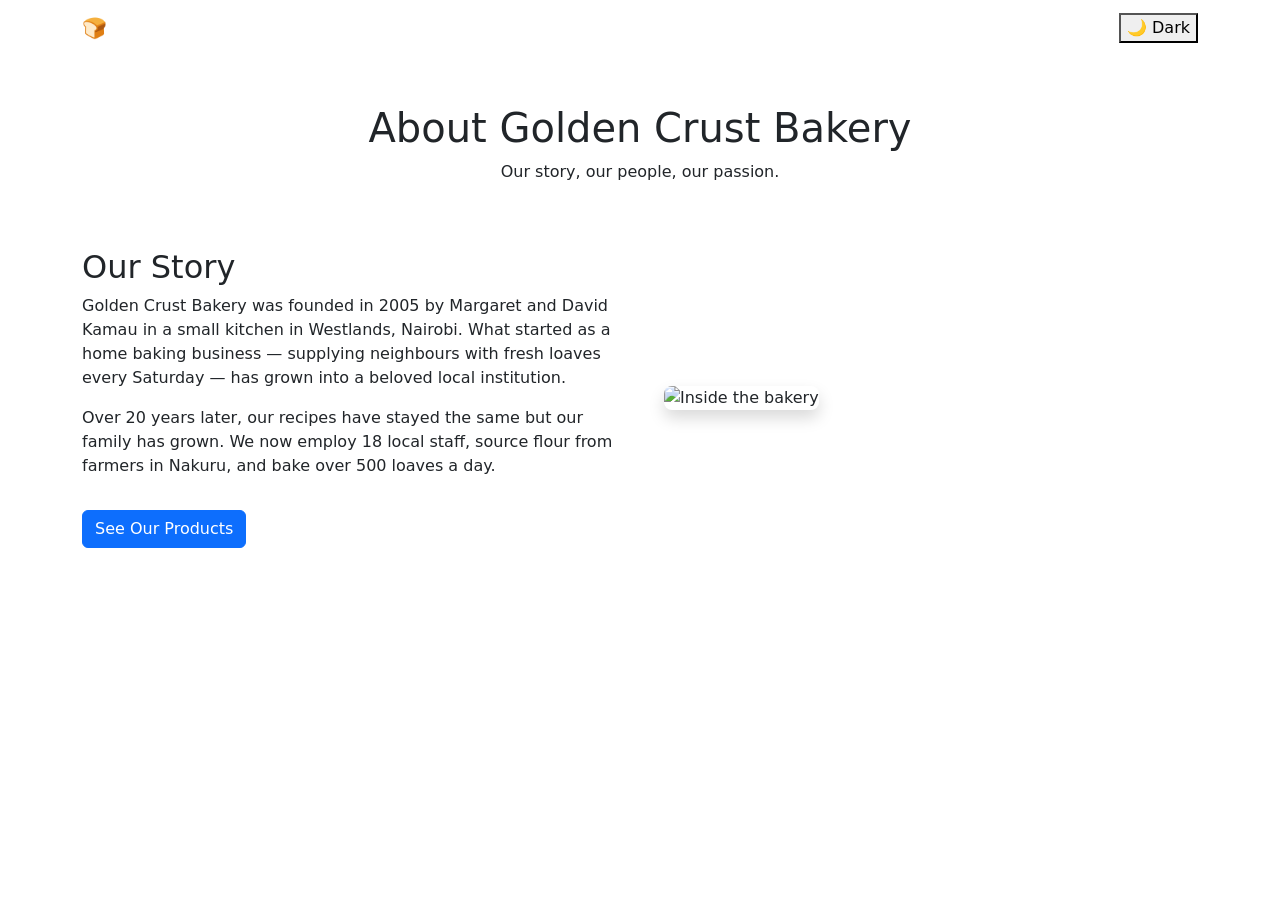
==== about.html @ 0c4e2c58 "Add about.html file for the About Us page" ====
<!DOCTYPE html>
<html lang="en">
<head>
  <meta charset="UTF-8" />
  <meta name="viewport" content="width=device-width, initial-scale=1.0" />
  <title>Golden Crust Bakery – About Us</title>
  <link href="https://cdn.jsdelivr.net/npm/bootstrap@5.3.0/dist/css/bootstrap.min.css" rel="stylesheet" />
  <link href="https://cdn.jsdelivr.net/npm/bootstrap-icons@1.10.5/font/bootstrap-icons.css" rel="stylesheet" />
  <link rel="stylesheet" href="css/style.css" />
</head>
<body>

  <!-- NAVBAR (same on every page) -->
  <nav class="navbar navbar-expand-lg navbar-dark sticky-top">
    <div class="container">
      <a class="navbar-brand" href="index.html">🍞 Golden Crust</a>
      <button class="navbar-toggler" type="button" data-bs-toggle="collapse" data-bs-target="#navbarNav">
        <span class="navbar-toggler-icon"></span>
      </button>
      <div class="collapse navbar-collapse" id="navbarNav">
        <ul class="navbar-nav ms-auto align-items-center">
          <li class="nav-item"><a class="nav-link" href="index.html">Home</a></li>
          <li class="nav-item"><a class="nav-link" href="about.html">About</a></li>
          <li class="nav-item"><a class="nav-link" href="products.html">Products</a></li>
          <li class="nav-item"><a class="nav-link" href="gallery.html">Gallery</a></li>
          <li class="nav-item"><a class="nav-link" href="blog.html">Blog</a></li>
          <li class="nav-item"><a class="nav-link" href="faq.html">FAQ</a></li>
          <li class="nav-item"><a class="nav-link" href="testimonials.html">Reviews</a></li>
          <li class="nav-item"><a class="nav-link" href="contact.html">Contact</a></li>
          <li class="nav-item ms-2"><button id="darkModeToggle">🌙 Dark</button></li>
        </ul>
      </div>
    </div>
  </nav>

  <!-- PAGE HEADER BANNER -->
  <div class="hero-section py-5">
    <div class="container text-center">
      <h1>About Golden Crust Bakery</h1>
      <p>Our story, our people, our passion.</p>
    </div>
  </div>

  <!-- OUR STORY SECTION -->
  <section class="section-padding">
    <div class="container">
      <div class="row align-items-center g-5">
        <div class="col-md-6">
          <h2 class="section-title">Our Story</h2>
          <p>Golden Crust Bakery was founded in 2005 by Margaret and David Kamau in a small kitchen in Westlands, Nairobi. What started as a home baking business — supplying neighbours with fresh loaves every Saturday — has grown into a beloved local institution.</p>
          <p class="mt-3">Over 20 years later, our recipes have stayed the same but our family has grown. We now employ 18 local staff, source flour from farmers in Nakuru, and bake over 500 loaves a day.</p>
          <a href="products.html" class="btn btn-primary mt-3">See Our Products</a>
        </div>
        <div class="col-md-6">
          <img src="https://placehold.co/600x400?text=Bakery+Interior" alt="Inside the bakery" class="img-fluid rounded-3 shadow" />
        </div>
      </div>
    </div>
  </section>
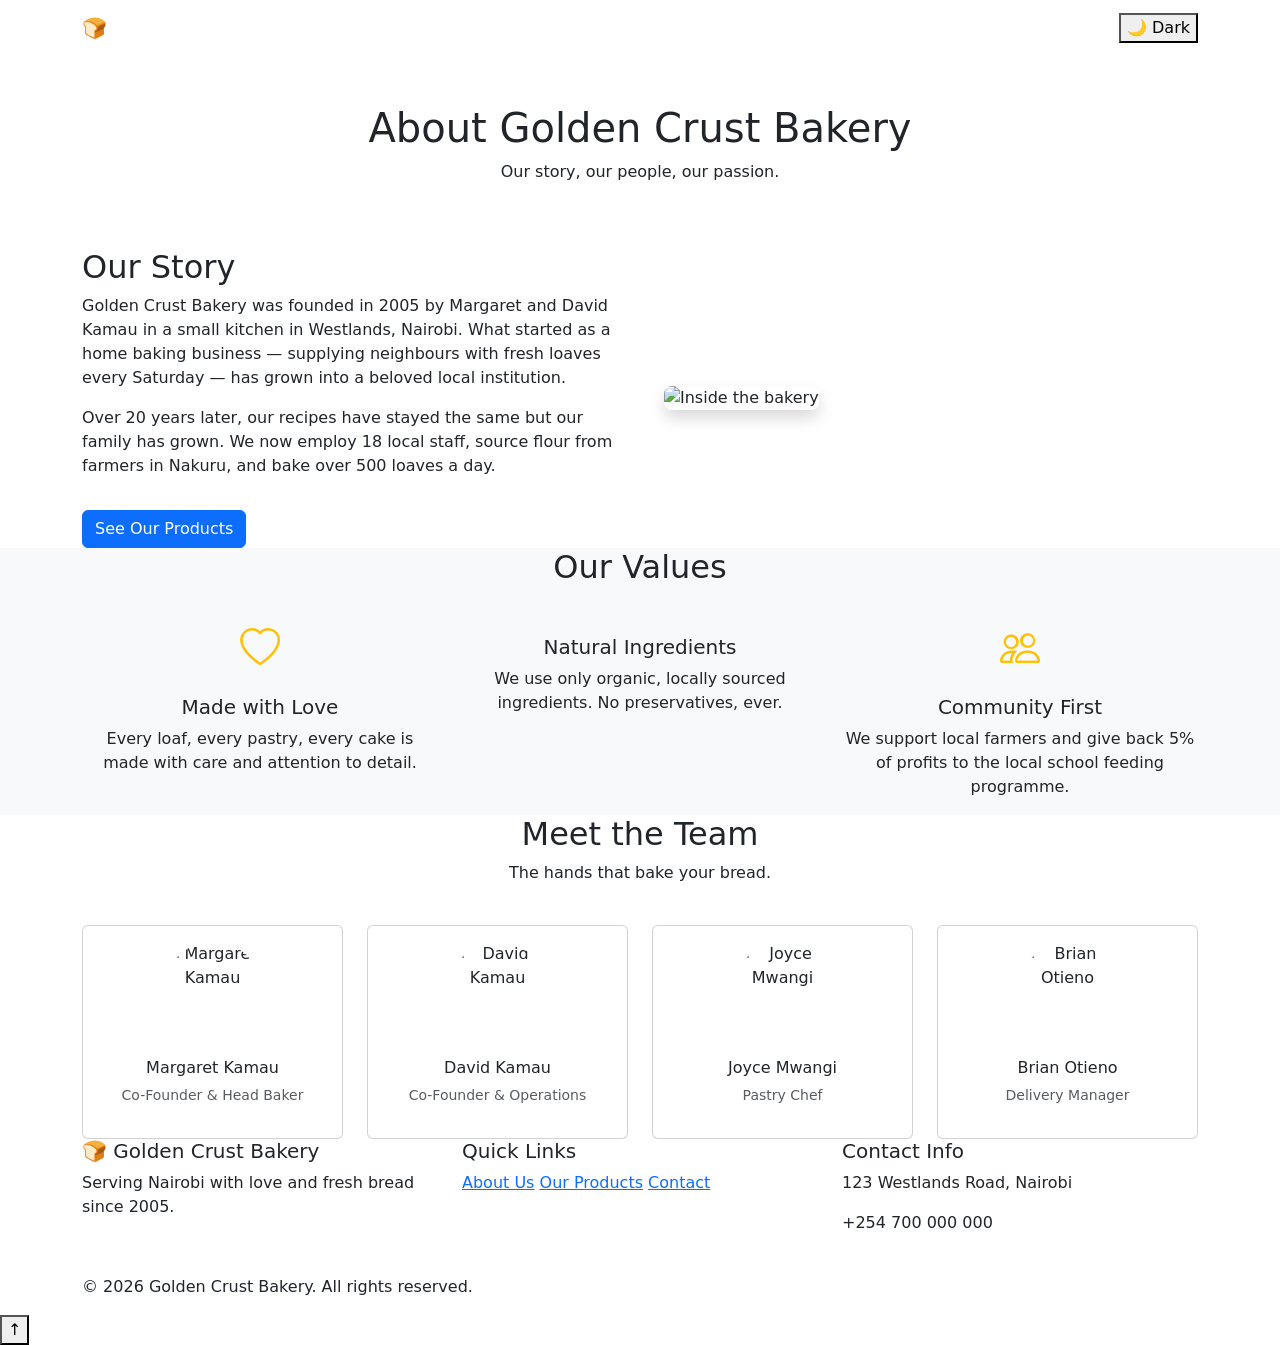
==== commit 5a333711: "Add Our Values and Team sections to about.html" ====
--- a/about.html
+++ b/about.html
@@ -56,4 +56,98 @@
         </div>
       </div>
     </div>
-  </section>+  </section>
+   <!-- OUR VALUES -->
+  <section class="section-padding bg-light">
+    <div class="container">
+      <h2 class="section-title text-center">Our Values</h2>
+      <div class="row g-4 mt-2">
+        <div class="col-md-4 text-center">
+          <i class="bi bi-heart fs-1 text-warning"></i>
+          <h5 class="mt-3">Made with Love</h5>
+          <p>Every loaf, every pastry, every cake is made with care and attention to detail.</p>
+        </div>
+        <div class="col-md-4 text-center">
+          <i class="bi bi-leaf fs-1 text-warning"></i>
+          <h5 class="mt-3">Natural Ingredients</h5>
+          <p>We use only organic, locally sourced ingredients. No preservatives, ever.</p>
+        </div>
+        <div class="col-md-4 text-center">
+          <i class="bi bi-people fs-1 text-warning"></i>
+          <h5 class="mt-3">Community First</h5>
+          <p>We support local farmers and give back 5% of profits to the local school feeding programme.</p>
+        </div>
+      </div>
+    </div>
+  </section>
+
+  <!-- TEAM SECTION -->
+  <section class="section-padding">
+    <div class="container">
+      <h2 class="section-title text-center">Meet the Team</h2>
+      <p class="section-subtitle text-center">The hands that bake your bread.</p>
+      <div class="row g-4 mt-2">
+        <div class="col-md-3">
+          <div class="card text-center p-3">
+            <img src="https://placehold.co/150x150?text=Margaret" alt="Margaret Kamau" class="rounded-circle mx-auto d-block mb-3" style="width:100px; height:100px; object-fit:cover;" />
+            <h6>Margaret Kamau</h6>
+            <p class="text-muted small">Co-Founder & Head Baker</p>
+          </div>
+        </div>
+        <div class="col-md-3">
+          <div class="card text-center p-3">
+            <img src="https://placehold.co/150x150?text=David" alt="David Kamau" class="rounded-circle mx-auto d-block mb-3" style="width:100px; height:100px; object-fit:cover;" />
+            <h6>David Kamau</h6>
+            <p class="text-muted small">Co-Founder & Operations</p>
+          </div>
+        </div>
+        <div class="col-md-3">
+          <div class="card text-center p-3">
+            <img src="https://placehold.co/150x150?text=Joyce" alt="Joyce Mwangi" class="rounded-circle mx-auto d-block mb-3" style="width:100px; height:100px; object-fit:cover;" />
+            <h6>Joyce Mwangi</h6>
+            <p class="text-muted small">Pastry Chef</p>
+          </div>
+        </div>
+        <div class="col-md-3">
+          <div class="card text-center p-3">
+            <img src="https://placehold.co/150x150?text=Brian" alt="Brian Otieno" class="rounded-circle mx-auto d-block mb-3" style="width:100px; height:100px; object-fit:cover;" />
+            <h6>Brian Otieno</h6>
+            <p class="text-muted small">Delivery Manager</p>
+          </div>
+        </div>
+      </div>
+    </div>
+  </section>
+
+  <!-- FOOTER (same on every page) -->
+  <footer>
+    <div class="container">
+      <div class="row">
+        <div class="col-md-4 mb-4">
+          <h5>🍞 Golden Crust Bakery</h5>
+          <p>Serving Nairobi with love and fresh bread since 2005.</p>
+        </div>
+        <div class="col-md-4 mb-4">
+          <h5>Quick Links</h5>
+          <a href="about.html">About Us</a>
+          <a href="products.html">Our Products</a>
+          <a href="contact.html">Contact</a>
+        </div>
+        <div class="col-md-4 mb-4">
+          <h5>Contact Info</h5>
+          <p>123 Westlands Road, Nairobi</p>
+          <p>+254 700 000 000</p>
+        </div>
+      </div>
+      <div class="footer-bottom">
+        <p>© 2026 Golden Crust Bakery. All rights reserved.</p>
+      </div>
+    </div>
+  </footer>
+
+  <button id="backToTop" title="Go to top">↑</button>
+
+  <script src="https://cdn.jsdelivr.net/npm/bootstrap@5.3.0/dist/js/bootstrap.bundle.min.js"></script>
+  <script src="js/main.js"></script>
+</body>
+</html>
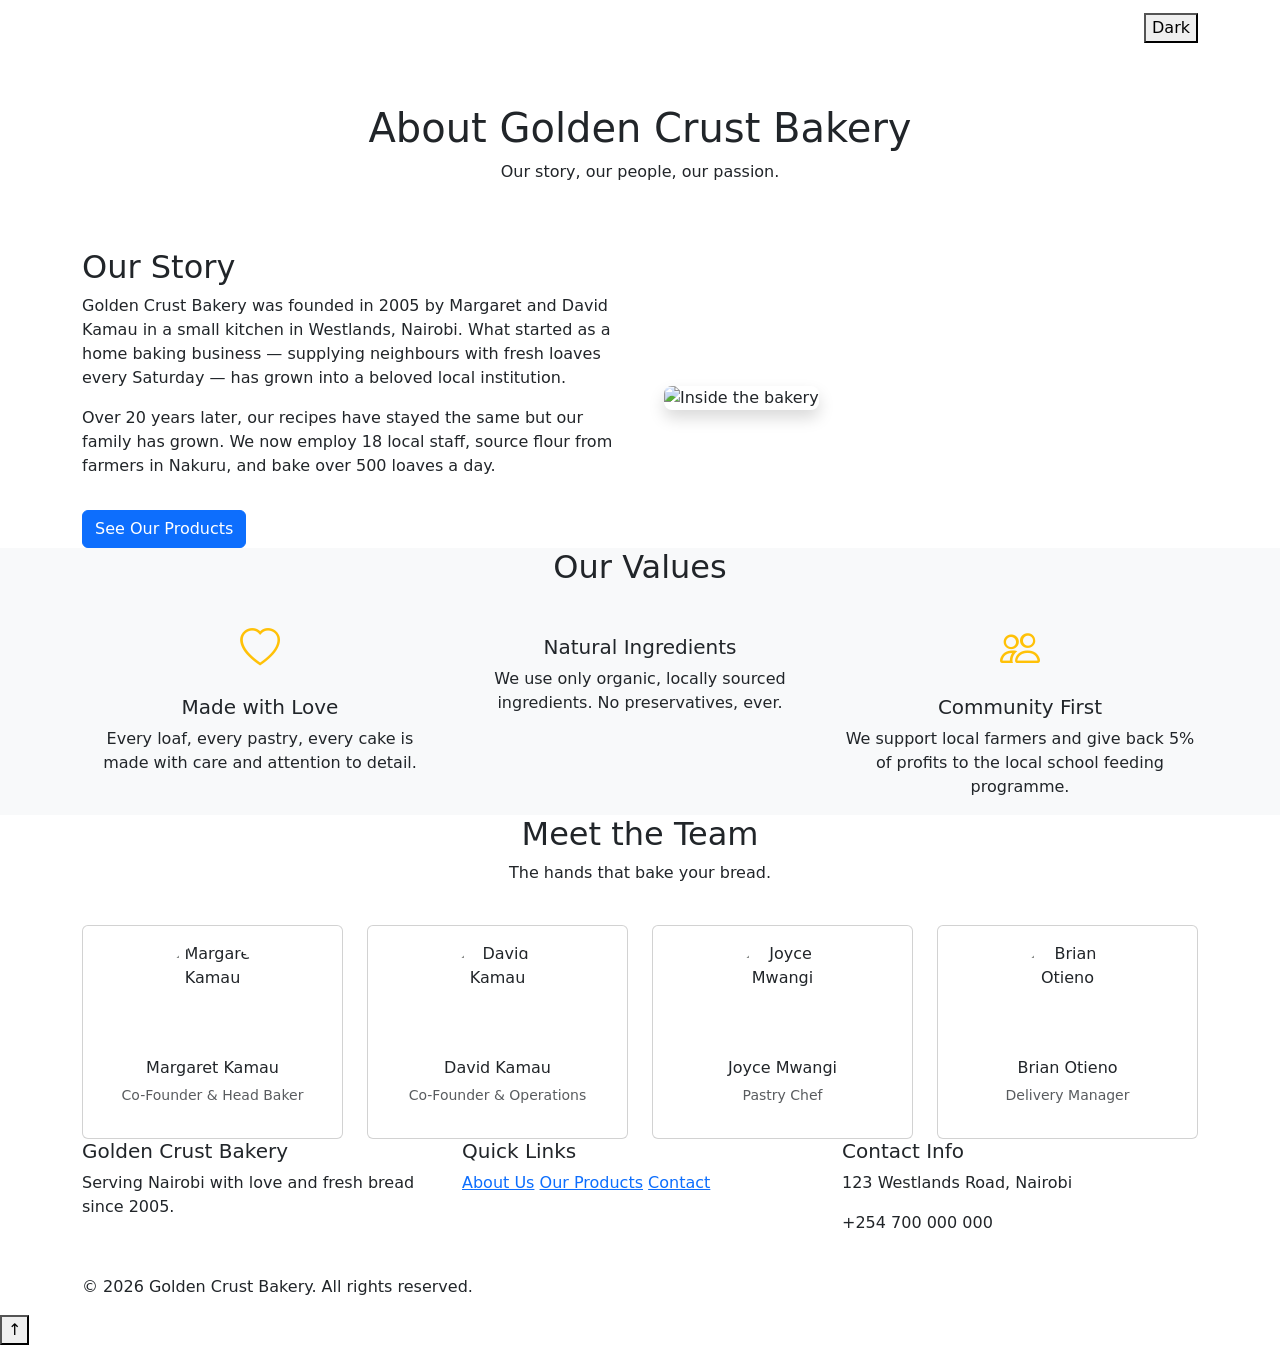
==== commit 8302c212: "Add contact form to contact.html with validation and success message" ====
--- a/about.html
+++ b/about.html
@@ -13,7 +13,7 @@
   <!-- NAVBAR (same on every page) -->
   <nav class="navbar navbar-expand-lg navbar-dark sticky-top">
     <div class="container">
-      <a class="navbar-brand" href="index.html">🍞 Golden Crust</a>
+      <a class="navbar-brand" href="index.html"> Golden Crust</a>
       <button class="navbar-toggler" type="button" data-bs-toggle="collapse" data-bs-target="#navbarNav">
         <span class="navbar-toggler-icon"></span>
       </button>
@@ -27,7 +27,7 @@
           <li class="nav-item"><a class="nav-link" href="faq.html">FAQ</a></li>
           <li class="nav-item"><a class="nav-link" href="testimonials.html">Reviews</a></li>
           <li class="nav-item"><a class="nav-link" href="contact.html">Contact</a></li>
-          <li class="nav-item ms-2"><button id="darkModeToggle">🌙 Dark</button></li>
+          <li class="nav-item ms-2"><button id="darkModeToggle"> Dark</button></li>
         </ul>
       </div>
     </div>
@@ -124,7 +124,7 @@
     <div class="container">
       <div class="row">
         <div class="col-md-4 mb-4">
-          <h5>🍞 Golden Crust Bakery</h5>
+          <h5>Golden Crust Bakery</h5>
           <p>Serving Nairobi with love and fresh bread since 2005.</p>
         </div>
         <div class="col-md-4 mb-4">
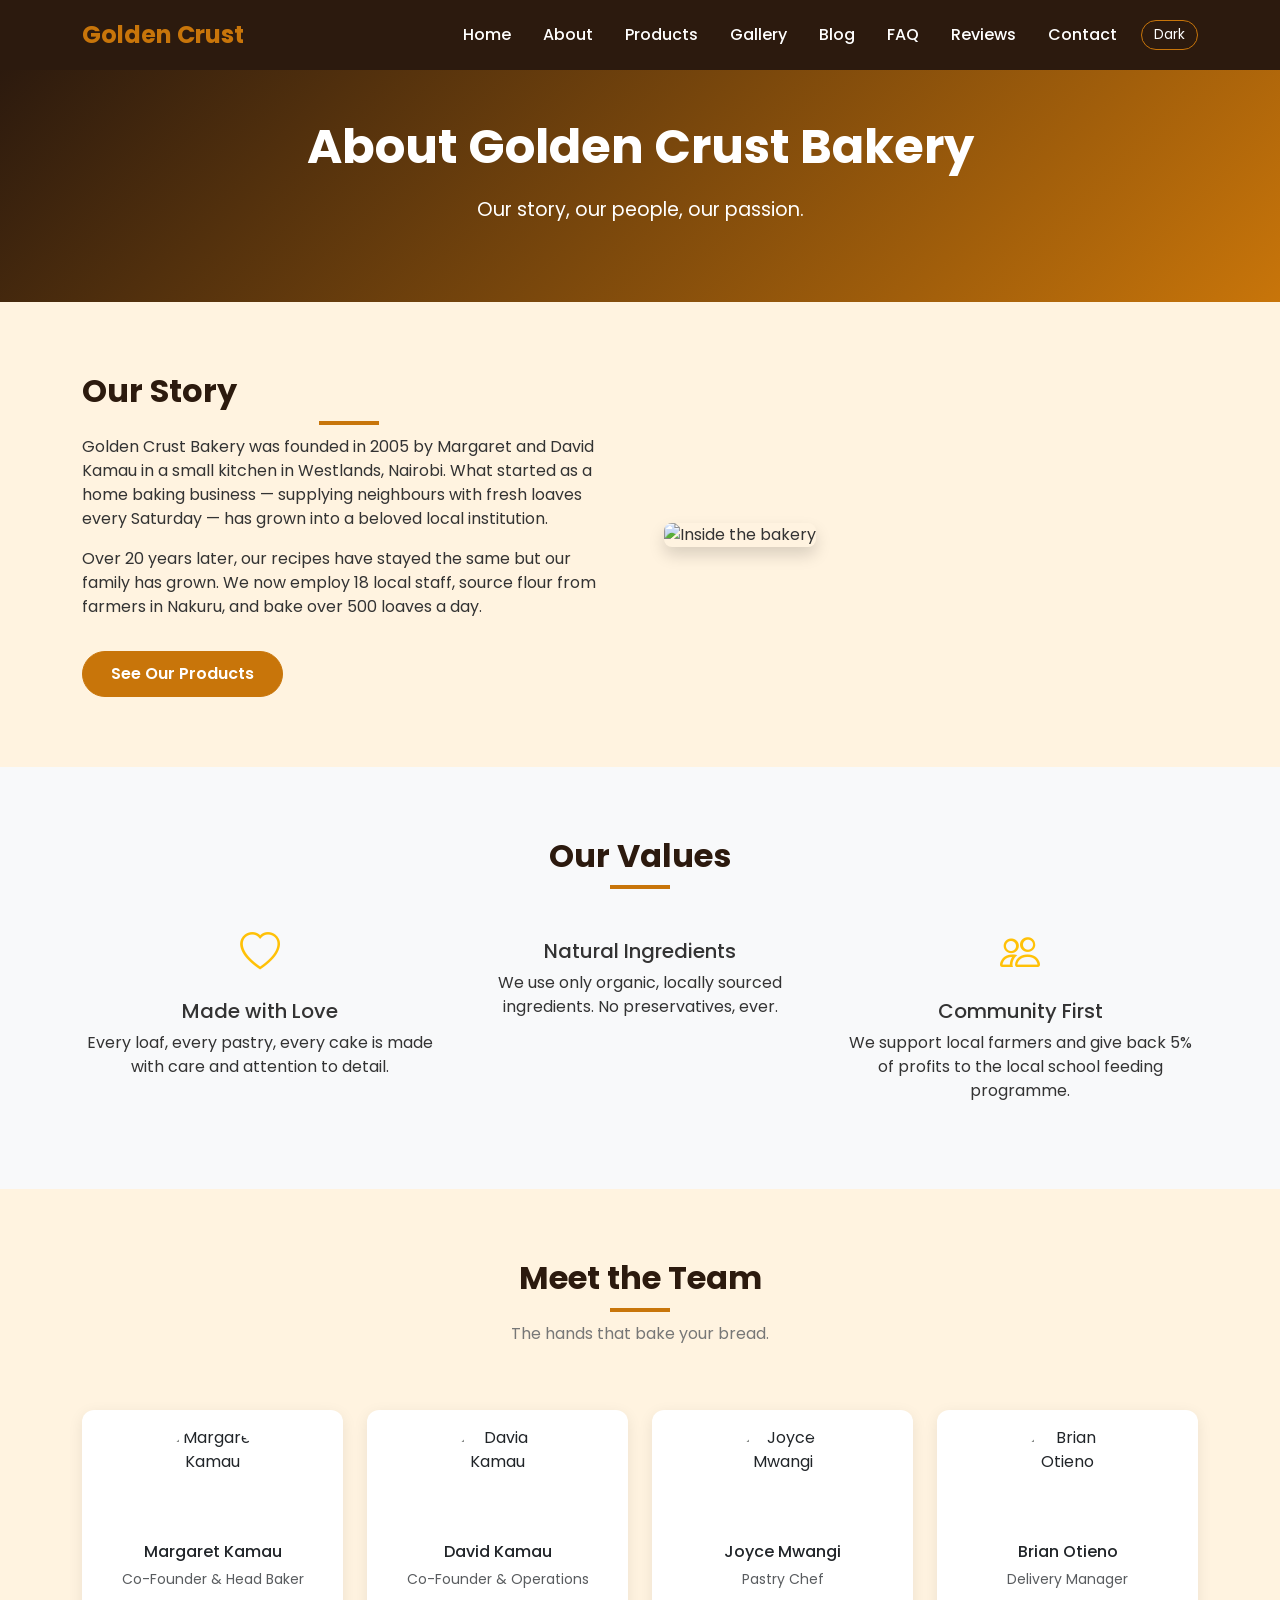
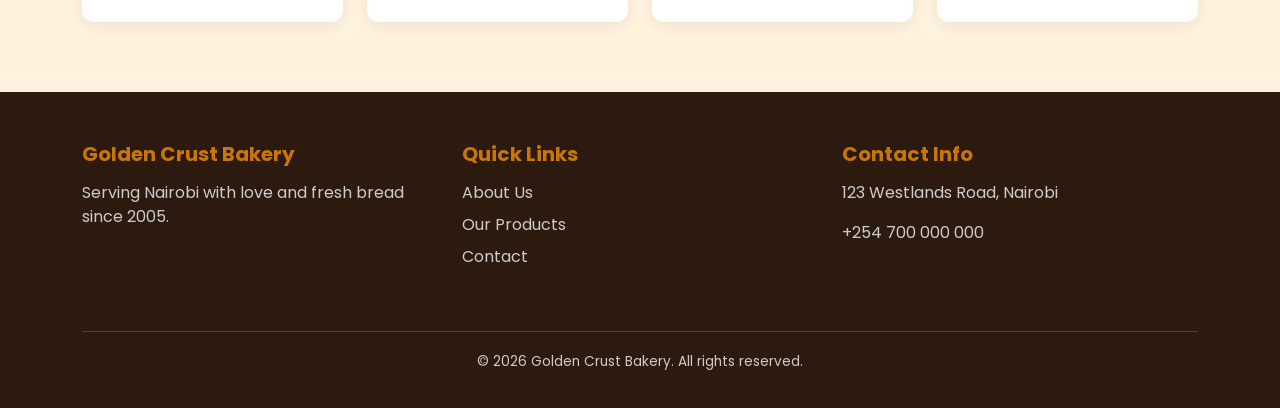
==== commit 101a3bb7: "add products page" ====
--- a/about.html
+++ b/about.html
@@ -140,7 +140,7 @@
         </div>
       </div>
       <div class="footer-bottom">
-        <p>© 2026 Golden Crust Bakery. All rights reserved.</p>
+        <p>&#169 2026 Golden Crust Bakery. All rights reserved.</p>
       </div>
     </div>
   </footer>
--- a/css/style.css
+++ b/css/style.css
@@ -0,0 +1,257 @@
+
+@import url('https://fonts.googleapis.com/css2?family=Poppins:wght@300;400;600;700&display=swap');
+
+:root {
+  --primary-color: #c8750a;   
+  --secondary-color: #fff3e0;  
+  --dark-color: #2c1a0e;      
+  --text-color: #333333;
+  --light-gray: #f5f5f5;
+  --white: #ffffff;
+  --footer-bg: #2c1a0e;
+}
+
+/* Dark mode variables */
+body.dark-mode {
+  --secondary-color: #1a1a2e;
+  --text-color: #e0e0e0;
+  --white: #16213e;
+  --light-gray: #0f3460;
+}
+
+* {
+  margin: 0;
+  padding: 0;
+  box-sizing: border-box;
+}
+
+body {
+  font-family: 'Poppins', sans-serif;
+  color: var(--text-color);
+  background-color: var(--secondary-color);
+  transition: background-color 0.3s, color 0.3s; 
+}
+
+
+.navbar {
+  background-color: var(--dark-color) !important;
+  padding: 12px 0;
+}
+
+.navbar-brand {
+  font-size: 1.5rem;
+  font-weight: 700;
+  color: var(--primary-color) !important;
+}
+
+.nav-link {
+  color: var(--white) !important;
+  font-weight: 500;
+  margin: 0 8px;
+  transition: color 0.3s;
+}
+
+.nav-link:hover,
+.nav-link.active {
+  color: var(--primary-color) !important;
+}
+
+
+#darkModeToggle {
+  background: none;
+  border: 1px solid var(--primary-color);
+  color: var(--white);
+  border-radius: 20px;
+  padding: 4px 12px;
+  cursor: pointer;
+  font-size: 0.85rem;
+  transition: all 0.3s;
+}
+
+#darkModeToggle:hover {
+  background-color: var(--primary-color);
+}
+.hero-section {
+  background: linear-gradient(135deg, var(--dark-color), var(--primary-color));
+  color: var(--white);
+  padding: 100px 0;
+  text-align: center;
+}
+
+.hero-section h1 {
+  font-size: 3rem;
+  font-weight: 700;
+  margin-bottom: 20px;
+}
+
+.hero-section p {
+  font-size: 1.2rem;
+  margin-bottom: 30px;
+}
+.section-padding {
+  padding: 70px 0;
+}
+
+.section-title {
+  font-size: 2rem;
+  font-weight: 700;
+  color: var(--dark-color);
+  margin-bottom: 10px;
+}
+
+.section-subtitle {
+  color: #777;
+  margin-bottom: 40px;
+}
+
+.section-title::after {
+  content: '';
+  display: block;
+  width: 60px;
+  height: 4px;
+  background-color: var(--primary-color);
+  margin: 10px auto 0;
+}
+
+.card {
+  border: none;
+  border-radius: 12px;
+  box-shadow: 0 4px 15px rgba(0,0,0,0.08);
+  transition: transform 0.3s, box-shadow 0.3s;
+  background-color: var(--white);
+  height: 100%; /* Makes all cards in a row equal height */
+}
+
+.card:hover {
+  transform: translateY(-6px);
+  box-shadow: 0 8px 25px rgba(0,0,0,0.15);
+}
+
+.card-img-top {
+  border-radius: 12px 12px 0 0;
+  height: 200px;
+  object-fit: cover; /* Makes images fill the space neatly */
+}
+
+
+.btn-primary {
+  background-color: var(--primary-color);
+  border-color: var(--primary-color);
+  border-radius: 25px;
+  padding: 10px 28px;
+  font-weight: 600;
+  transition: all 0.3s;
+}
+
+.btn-primary:hover {
+  background-color: var(--dark-color);
+  border-color: var(--dark-color);
+  transform: scale(1.05);
+}
+
+.btn-outline-primary {
+  border-color: var(--primary-color);
+  color: var(--primary-color);
+  border-radius: 25px;
+  padding: 10px 28px;
+  font-weight: 600;
+}
+
+.btn-outline-primary:hover {
+  background-color: var(--primary-color);
+  color: var(--white);
+}
+footer {
+  background-color: var(--footer-bg);
+  color: #ccc;
+  padding: 50px 0 20px;
+}
+
+footer h5 {
+  color: var(--primary-color);
+  font-weight: 700;
+  margin-bottom: 15px;
+}
+
+footer a {
+  color: #ccc;
+  text-decoration: none;
+  display: block;
+  margin-bottom: 8px;
+  transition: color 0.3s;
+}
+
+footer a:hover {
+  color: var(--primary-color);
+}
+
+.footer-bottom {
+  border-top: 1px solid #444;
+  padding-top: 20px;
+  margin-top: 30px;
+  text-align: center;
+  font-size: 0.85rem;
+}
+
+
+
+.form-control {
+  border-radius: 8px;
+  border: 1px solid #ddd;
+  padding: 12px 15px;
+  transition: border-color 0.3s;
+}
+
+.form-control:focus {
+  border-color: var(--primary-color);
+  box-shadow: 0 0 0 3px rgba(200, 117, 10, 0.15);
+}
+
+
+.error-message {
+  color: #dc3545;
+  font-size: 0.82rem;
+  margin-top: 4px;
+  display: none; /* Hidden until needed */
+}
+
+.error-message.show {
+  display: block;
+}
+
+
+#backToTop {
+  position: fixed;
+  bottom: 25px;
+  right: 25px;
+  background-color: var(--primary-color);
+  color: white;
+  border: none;
+  border-radius: 50%;
+  width: 44px;
+  height: 44px;
+  font-size: 1.2rem;
+  cursor: pointer;
+  display: none; /* Hidden until user scrolls */
+  z-index: 999;
+  transition: opacity 0.3s;
+}
+
+
+@media (max-width: 768px) {
+  .hero-section h1 {
+    font-size: 2rem;
+  }
+
+  .hero-section p {
+    font-size: 1rem;
+  }
+
+  .section-padding {
+    padding: 45px 0;
+  }
+
+  .section-title {
+    font-size: 1.6rem;
+  }
+}
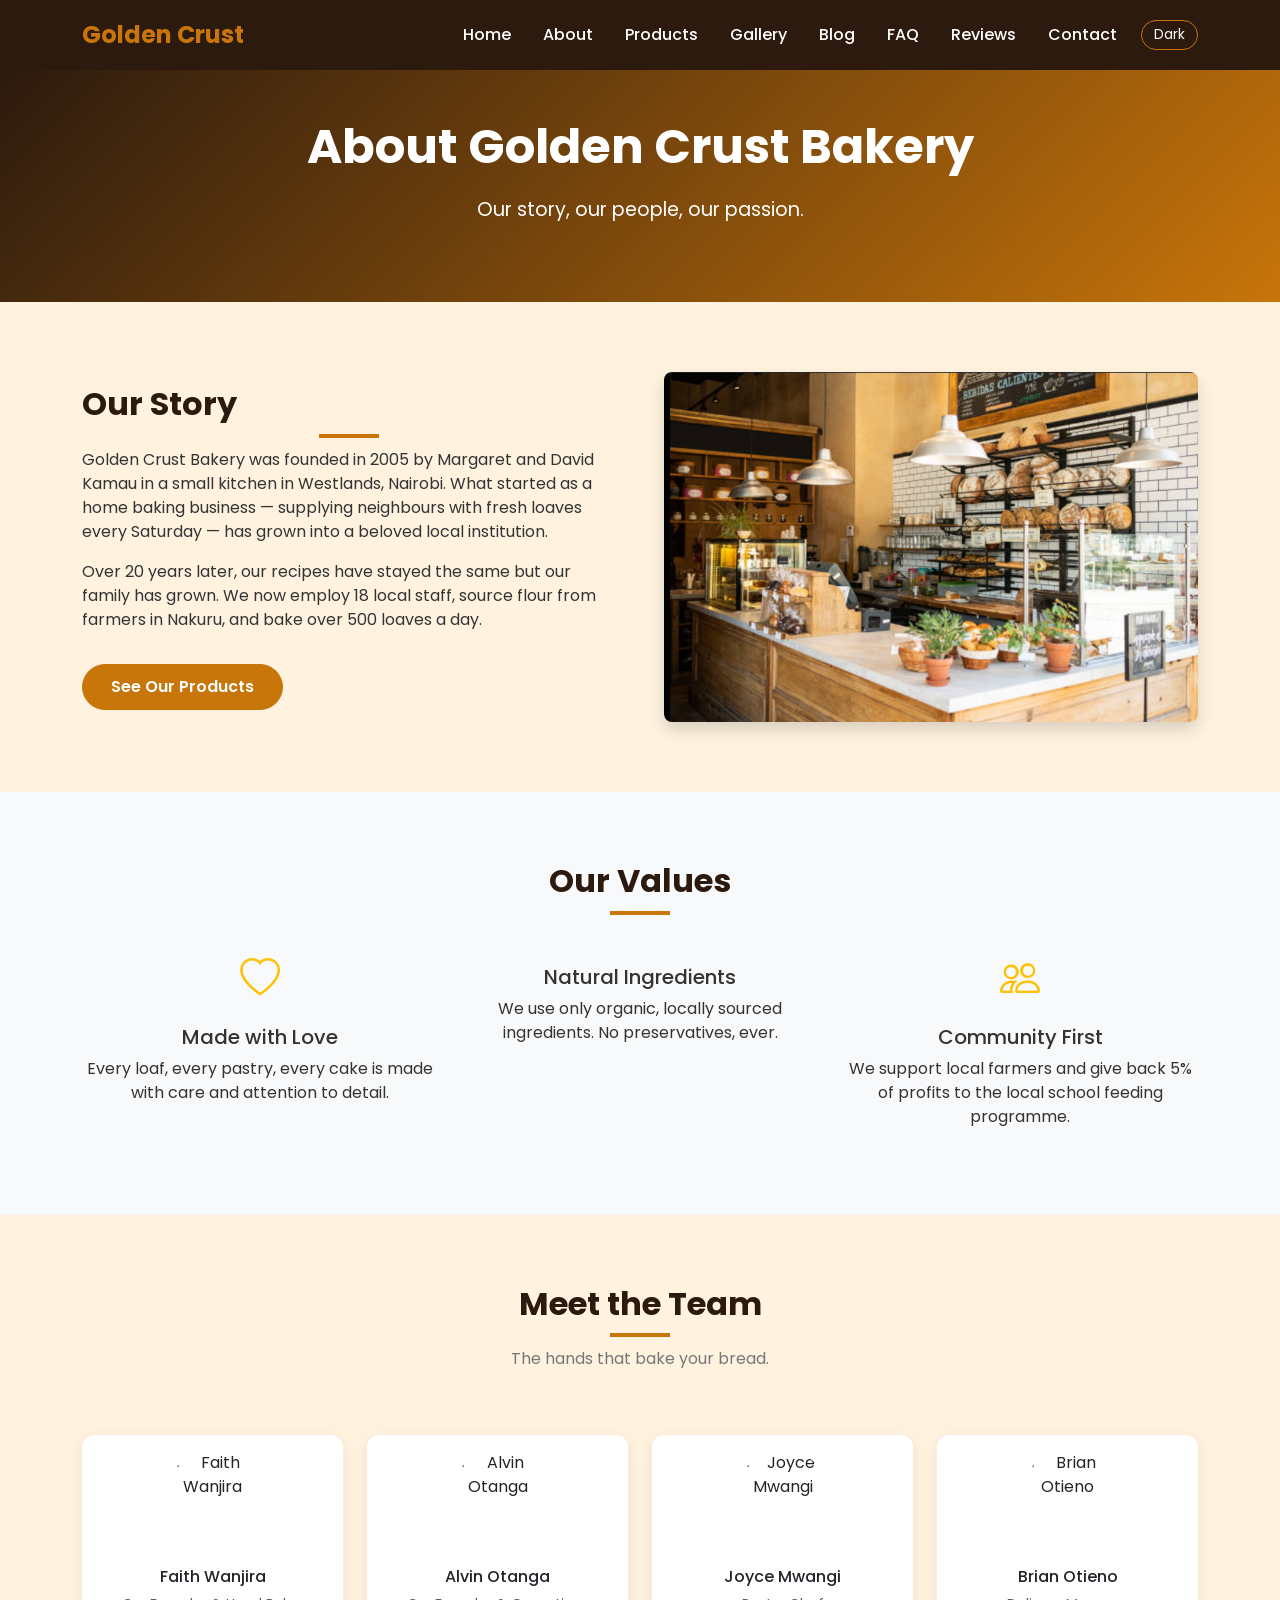
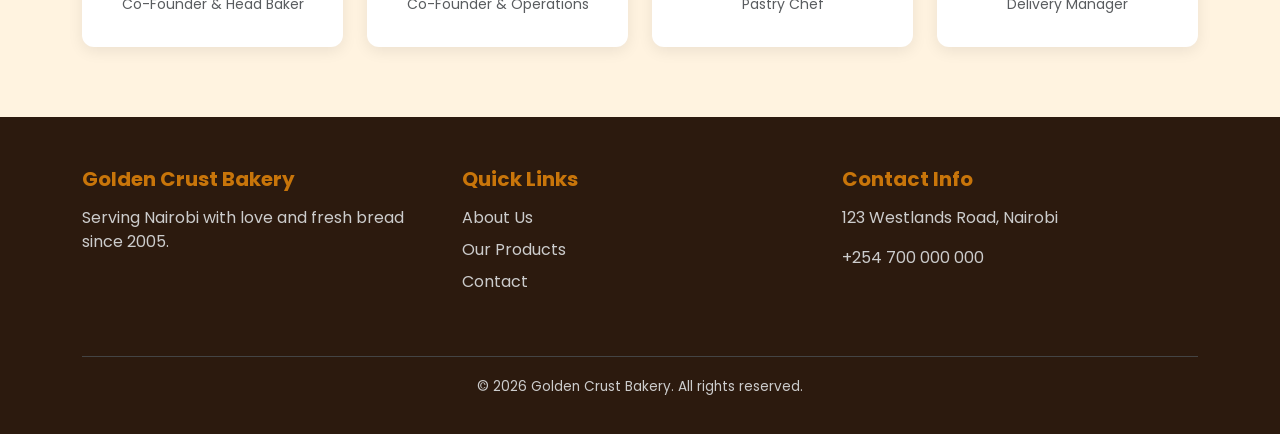
==== commit 9aa8bf69: "Refactor code structure for improved readability and maintainability" ====
--- a/about.html
+++ b/about.html
@@ -52,7 +52,7 @@
           <a href="products.html" class="btn btn-primary mt-3">See Our Products</a>
         </div>
         <div class="col-md-6">
-          <img src="https://placehold.co/600x400?text=Bakery+Interior" alt="Inside the bakery" class="img-fluid rounded-3 shadow" />
+          <img src="images/Bakery-Interior.png" alt="Inside the bakery" class="img-fluid rounded-3 shadow" />
         </div>
       </div>
     </div>
@@ -89,15 +89,15 @@
       <div class="row g-4 mt-2">
         <div class="col-md-3">
           <div class="card text-center p-3">
-            <img src="https://placehold.co/150x150?text=Margaret" alt="Margaret Kamau" class="rounded-circle mx-auto d-block mb-3" style="width:100px; height:100px; object-fit:cover;" />
-            <h6>Margaret Kamau</h6>
+            <img src="https://placehold.co/150x150?text=Margaret" alt="Faith Wanjira" class="rounded-circle mx-auto d-block mb-3" style="width:100px; height:100px; object-fit:cover;" />
+            <h6>Faith Wanjira</h6>
             <p class="text-muted small">Co-Founder & Head Baker</p>
           </div>
         </div>
         <div class="col-md-3">
           <div class="card text-center p-3">
-            <img src="https://placehold.co/150x150?text=David" alt="David Kamau" class="rounded-circle mx-auto d-block mb-3" style="width:100px; height:100px; object-fit:cover;" />
-            <h6>David Kamau</h6>
+            <img src="https://placehold.co/150x150?text=David" alt="Alvin Otanga" class="rounded-circle mx-auto d-block mb-3" style="width:100px; height:100px; object-fit:cover;" />
+            <h6>Alvin Otanga</h6>
             <p class="text-muted small">Co-Founder & Operations</p>
           </div>
         </div>
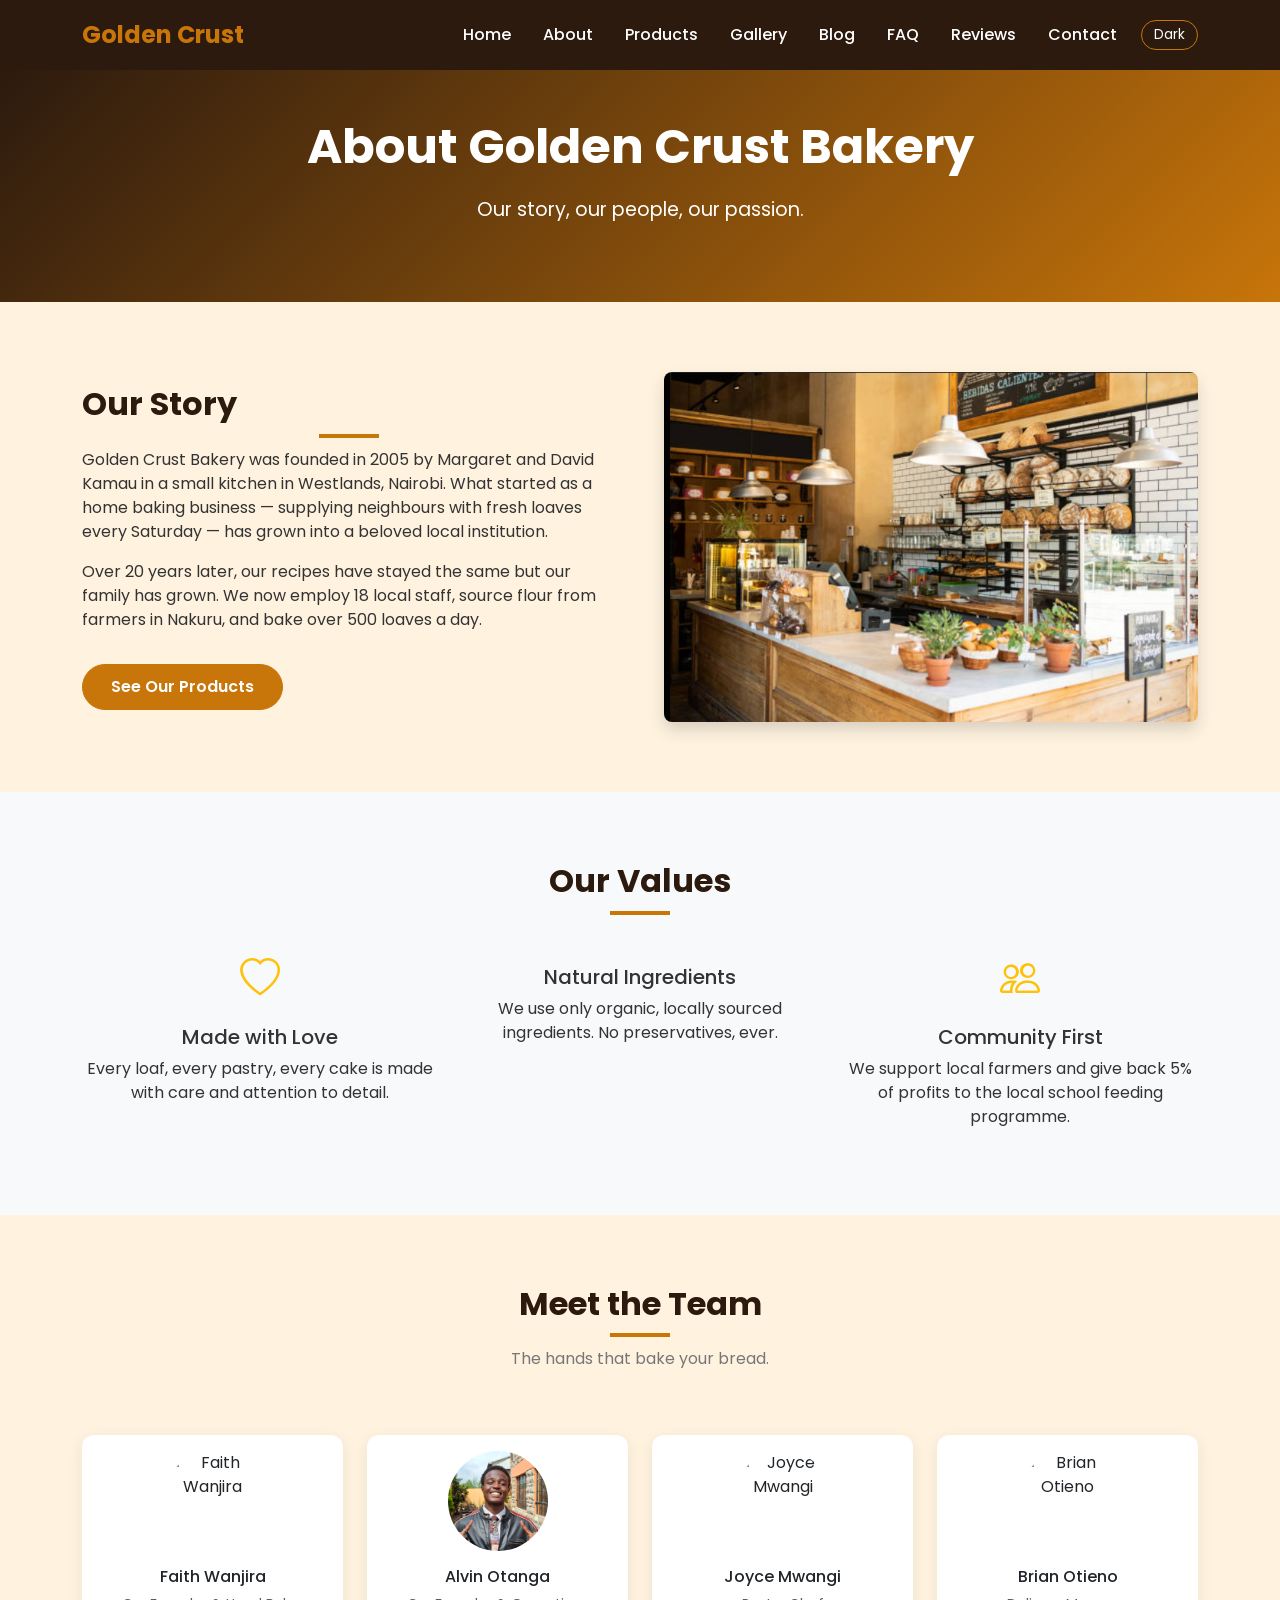
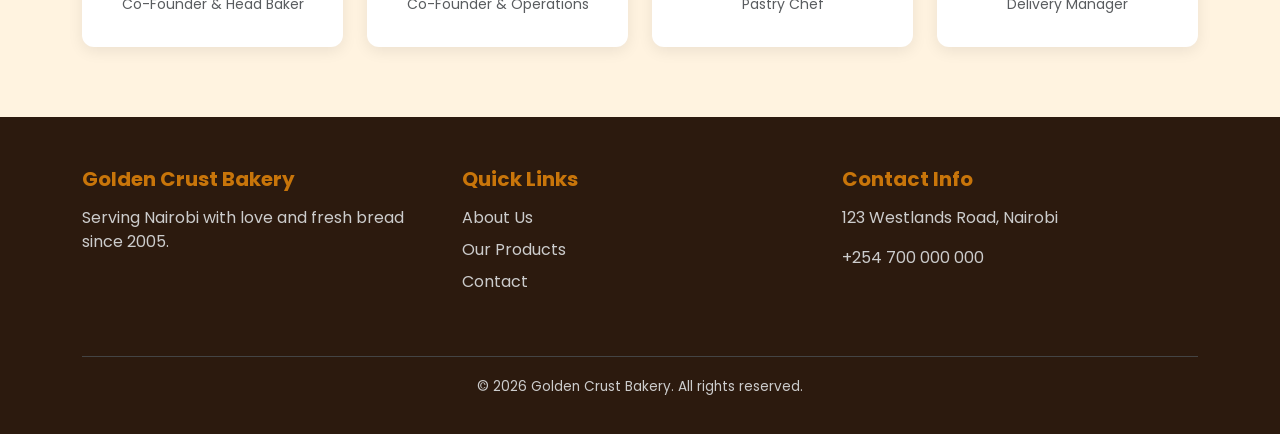
==== commit e31d8c9c: "Refactor code structure for improved readability and maintainability" ====
--- a/about.html
+++ b/about.html
@@ -89,14 +89,14 @@
       <div class="row g-4 mt-2">
         <div class="col-md-3">
           <div class="card text-center p-3">
-            <img src="https://placehold.co/150x150?text=Margaret" alt="Faith Wanjira" class="rounded-circle mx-auto d-block mb-3" style="width:100px; height:100px; object-fit:cover;" />
+            <img src="images/Faith-Wanjira.jpeg" alt="Faith Wanjira" class="rounded-circle mx-auto d-block mb-3" style="width:100px; height:100px; object-fit:cover;" />
             <h6>Faith Wanjira</h6>
             <p class="text-muted small">Co-Founder & Head Baker</p>
           </div>
         </div>
         <div class="col-md-3">
           <div class="card text-center p-3">
-            <img src="https://placehold.co/150x150?text=David" alt="Alvin Otanga" class="rounded-circle mx-auto d-block mb-3" style="width:100px; height:100px; object-fit:cover;" />
+            <img src="images/AlvinOtanga.jpeg" alt="Alvin Otanga" class="rounded-circle mx-auto d-block mb-3" style="width:100px; height:100px; object-fit:cover;" />
             <h6>Alvin Otanga</h6>
             <p class="text-muted small">Co-Founder & Operations</p>
           </div>
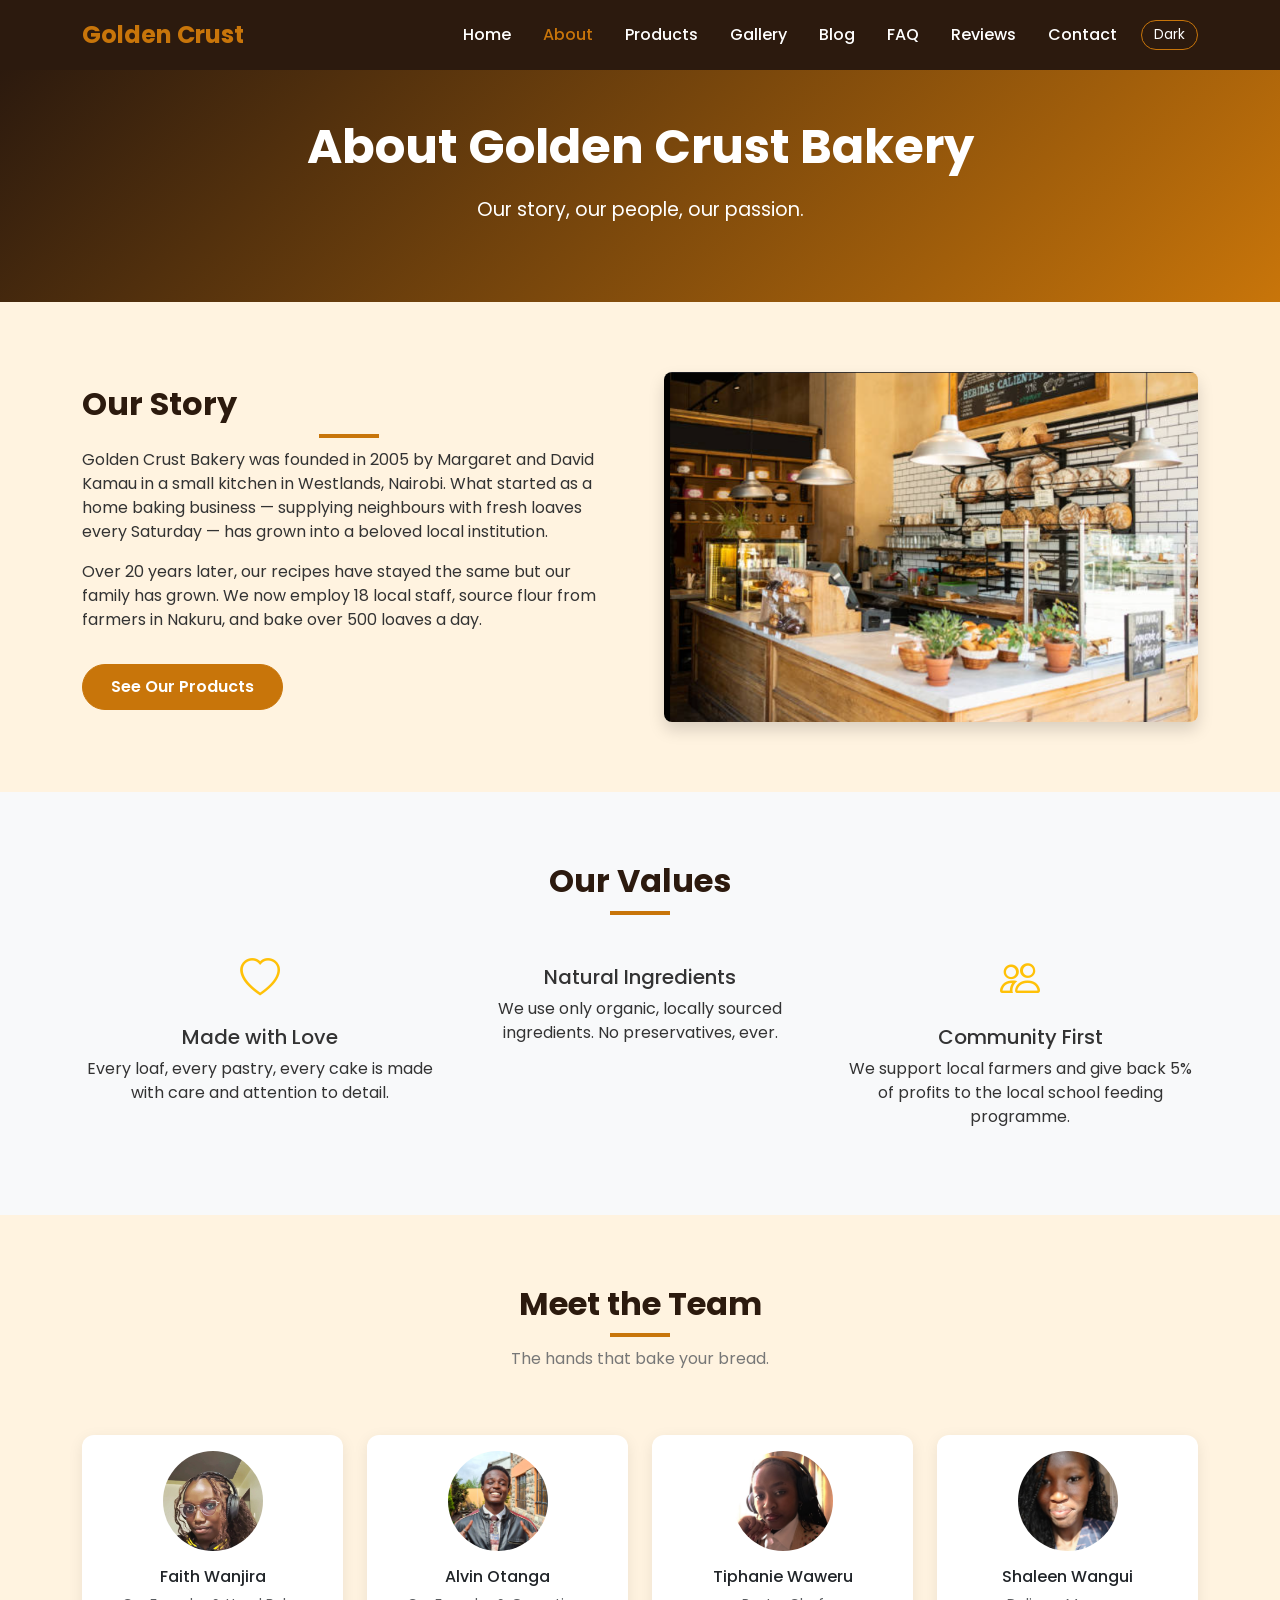
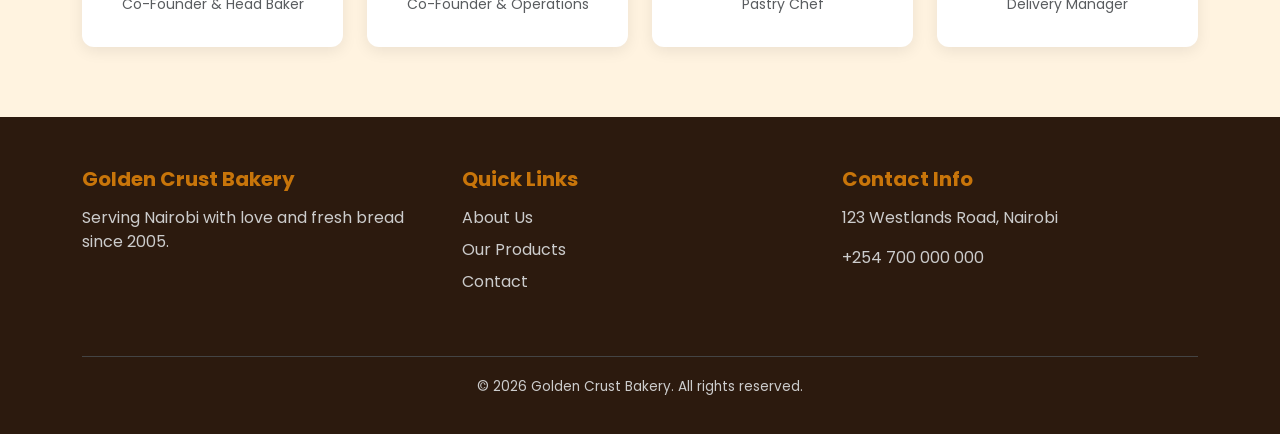
==== commit d17cb2a4: "Refactor code structure for improved readability and maintainability" ====
--- a/about.html
+++ b/about.html
@@ -89,7 +89,7 @@
       <div class="row g-4 mt-2">
         <div class="col-md-3">
           <div class="card text-center p-3">
-            <img src="images/Faith-Wanjira.jpeg" alt="Faith Wanjira" class="rounded-circle mx-auto d-block mb-3" style="width:100px; height:100px; object-fit:cover;" />
+            <img src="images/Faith.jpeg" alt="Faith Wanjira" class="rounded-circle mx-auto d-block mb-3" style="width:100px; height:100px; object-fit:cover;" />
             <h6>Faith Wanjira</h6>
             <p class="text-muted small">Co-Founder & Head Baker</p>
           </div>
@@ -103,15 +103,15 @@
         </div>
         <div class="col-md-3">
           <div class="card text-center p-3">
-            <img src="https://placehold.co/150x150?text=Joyce" alt="Joyce Mwangi" class="rounded-circle mx-auto d-block mb-3" style="width:100px; height:100px; object-fit:cover;" />
-            <h6>Joyce Mwangi</h6>
+            <img src="images/Tiph.jpeg" alt="Tiphanie Waweru" class="rounded-circle mx-auto d-block mb-3" style="width:100px; height:100px; object-fit:cover;" />
+            <h6>Tiphanie Waweru</h6>
             <p class="text-muted small">Pastry Chef</p>
           </div>
         </div>
         <div class="col-md-3">
           <div class="card text-center p-3">
-            <img src="https://placehold.co/150x150?text=Brian" alt="Brian Otieno" class="rounded-circle mx-auto d-block mb-3" style="width:100px; height:100px; object-fit:cover;" />
-            <h6>Brian Otieno</h6>
+            <img src="images/Shaleen.jpeg" alt="Shaleen Wangui" class="rounded-circle mx-auto d-block mb-3" style="width:100px; height:100px; object-fit:cover;" />
+            <h6>Shaleen Wangui</h6>
             <p class="text-muted small">Delivery Manager</p>
           </div>
         </div>
